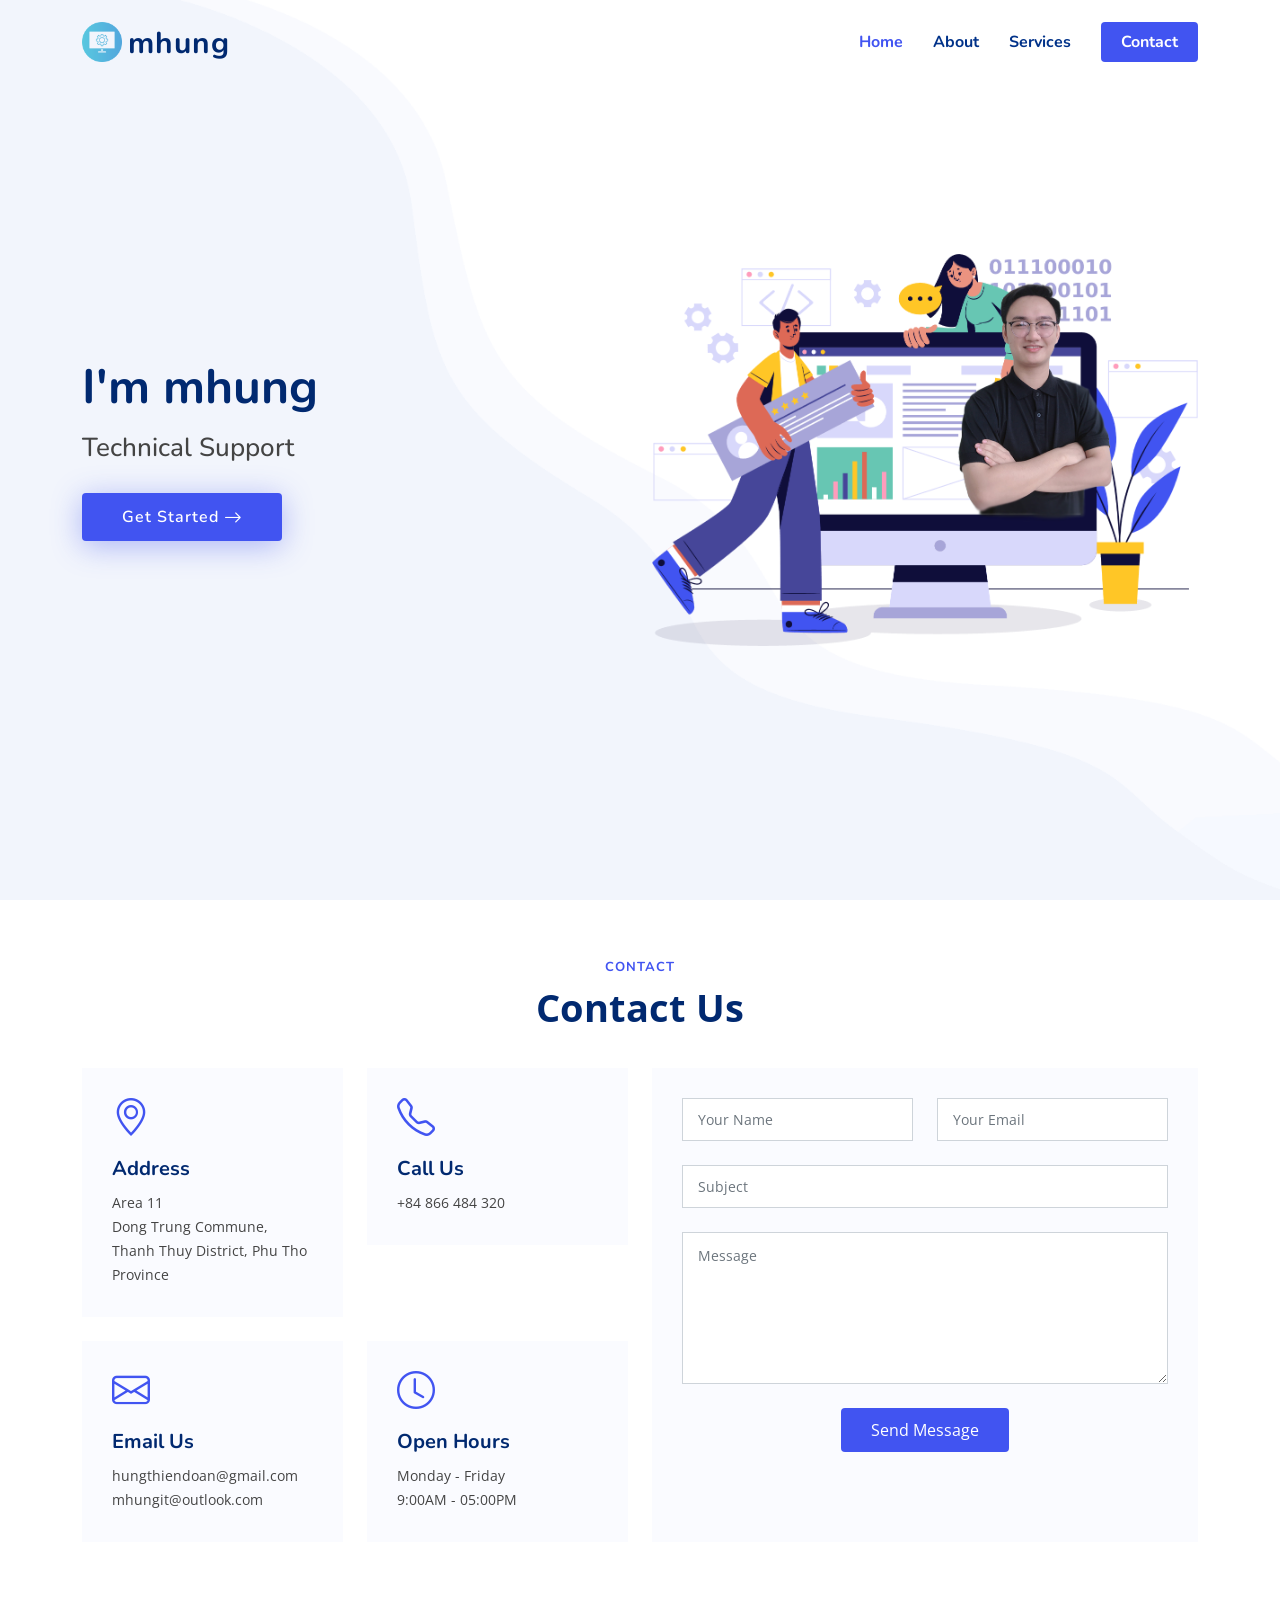
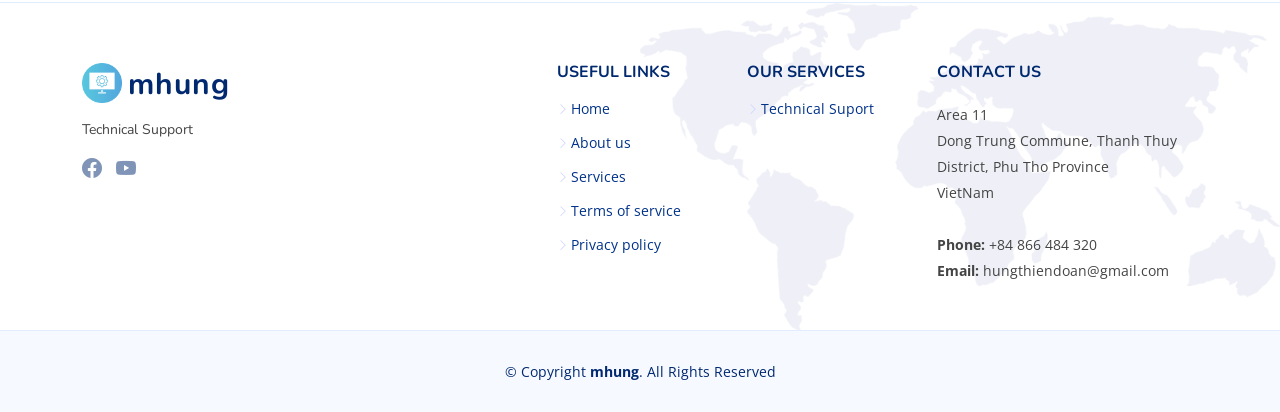
==== index.html @ 8a6e73d3 "first commit" ====
<!DOCTYPE html>
<html lang="en">

<head>
  <meta charset="utf-8">
  <meta content="width=device-width, initial-scale=1.0" name="viewport">

  <title>FlexStart Bootstrap Template - Index</title>
  <meta content="" name="description">

  <meta content="" name="keywords">

  <!-- Favicons -->
  <link href="assets/img/favicon.png" rel="icon">
  <link href="assets/img/apple-touch-icon.png" rel="apple-touch-icon">

  <!-- Google Fonts -->
  <link
    href="https://fonts.googleapis.com/css?family=Open+Sans:300,300i,400,400i,600,600i,700,700i|Nunito:300,300i,400,400i,600,600i,700,700i|Poppins:300,300i,400,400i,500,500i,600,600i,700,700i"
    rel="stylesheet">

  <!-- Vendor CSS Files -->
  <link href="assets/vendor/aos/aos.css" rel="stylesheet">
  <link href="assets/vendor/bootstrap/css/bootstrap.min.css" rel="stylesheet">
  <link href="assets/vendor/bootstrap-icons/bootstrap-icons.css" rel="stylesheet">
  <link href="assets/vendor/glightbox/css/glightbox.min.css" rel="stylesheet">
  <link href="assets/vendor/remixicon/remixicon.css" rel="stylesheet">
  <link href="assets/vendor/swiper/swiper-bundle.min.css" rel="stylesheet">

  <!-- Template Main CSS File -->
  <link href="assets/css/style.css" rel="stylesheet">

  <!-- =======================================================
  * Template Name: FlexStart - v1.10.1
  * Template URL: https://bootstrapmade.com/flexstart-bootstrap-startup-template/
  * Author: BootstrapMade.com
  * License: https://bootstrapmade.com/license/
  ======================================================== -->
</head>

<body>

  <!-- ======= Header ======= -->
  <header id="header" class="header fixed-top">
    <div class="container-fluid container-xl d-flex align-items-center justify-content-between">

      <a href="index.html" class="logo d-flex align-items-center">
        <img src="assets/img/logo.png" alt="">
        <span>mhung</span>
      </a>

      <nav id="navbar" class="navbar">
        <ul>
          <li><a class="nav-link scrollto active" href="#hero">Home</a></li>
          <li><a class="nav-link scrollto" href="#footer">About</a></li>
          <li><a class="nav-link scrollto" href="#contact">Services</a></li>
          <li><a class="getstarted scrollto" href="#contact">Contact</a></li>
        </ul>
        <i class="bi bi-list mobile-nav-toggle"></i>
      </nav><!-- .navbar -->
    </div>
  </header><!-- End Header -->

  <!-- ======= Hero Section ======= -->
  <section id="hero" class="hero d-flex align-items-center">

    <div class="container">
      <div class="row">
        <div class="col-lg-6 d-flex flex-column justify-content-center">
          <h1 data-aos="fade-up">I'm mhung</h1>
          <h2 data-aos="fade-up" data-aos-delay="400">
            Technical Support
          </h2>
          <div data-aos="fade-up" data-aos-delay="600">
            <div class="text-center text-lg-start">
              <a href="#about"
                class="btn-get-started scrollto d-inline-flex align-items-center justify-content-center align-self-center">
                <span>Get Started</span>
                <i class="bi bi-arrow-right"></i>
              </a>
            </div>
          </div>
        </div>
        <div class="col-lg-6 hero-img" data-aos="zoom-out" data-aos-delay="200">
          <img src="assets/img/hero-img.png" class="img-fluid" alt="">
        </div>
      </div>
    </div>

  </section><!-- End Hero -->

  <!-- ======= Contact Section ======= -->
  <section id="contact" class="contact">

    <div class="container" data-aos="fade-up">

      <header class="section-header">
        <h2>Contact</h2>
        <p>Contact Us</p>
      </header>

      <div class="row gy-4">

        <div class="col-lg-6">

          <div class="row gy-4">
            <div class="col-md-6">
              <div class="info-box">
                <i class="bi bi-geo-alt"></i>
                <h3>Address</h3>
                <p>Area 11<br>Dong Trung Commune, Thanh Thuy District, Phu Tho Province</p>
              </div>
            </div>
            <div class="col-md-6">
              <div class="info-box">
                <i class="bi bi-telephone"></i>
                <h3>Call Us</h3>
                <p>+84 866 484 320</p>
              </div>
            </div>
            <div class="col-md-6">
              <div class="info-box">
                <i class="bi bi-envelope"></i>
                <h3>Email Us</h3>
                <p>hungthiendoan@gmail.com<br>mhungit@outlook.com</p>
              </div>
            </div>
            <div class="col-md-6">
              <div class="info-box">
                <i class="bi bi-clock"></i>
                <h3>Open Hours</h3>
                <p>Monday - Friday<br>9:00AM - 05:00PM</p>
              </div>
            </div>
          </div>
        </div>

        <div class="col-lg-6">
          <form action="forms/contact.php" method="post" class="php-email-form">
            <div class="row gy-4">

              <div class="col-md-6">
                <input type="text" name="name" class="form-control" placeholder="Your Name" required>
              </div>

              <div class="col-md-6 ">
                <input type="email" class="form-control" name="email" placeholder="Your Email" required>
              </div>

              <div class="col-md-12">
                <input type="text" class="form-control" name="subject" placeholder="Subject" required>
              </div>

              <div class="col-md-12">
                <textarea class="form-control" name="message" rows="6" placeholder="Message" required></textarea>
              </div>

              <div class="col-md-12 text-center">
                <div class="loading">Loading</div>
                <div class="error-message"></div>
                <div class="sent-message">Your message has been sent. Thank you!</div>

                <button type="submit">Send Message</button>
              </div>

            </div>
          </form>

        </div>

      </div>

    </div>

  </section><!-- End Contact Section -->

  </main><!-- End #main -->

  <!-- ======= Footer ======= -->
  <footer id="footer" class="footer">
    <div class="footer-top">
      <div class="container">
        <div class="row gy-4">
          <div class="col-lg-5 col-md-12 footer-info">
            <a href="index.html" class="logo d-flex align-items-center">
              <img src="assets/img/logo.png" alt="">
              <span>mhung</span>
            </a>
            <p>Technical Support</p>
            <div class="social-links mt-3">
              <a href="https://www.facebook.com/mhung.dhcn/" class="facebook"><i class="bi bi-facebook"></i></a>
              <a href="https://www.youtube.com/channel/UCr2Sqxm5NqnPE_R4Cx_spbw" class="instagram"><i
                  class="bi bi-youtube"></i></a>
            </div>
          </div>

          <div class="col-lg-2 col-6 footer-links">
            <h4>Useful Links</h4>
            <ul>
              <li><i class="bi bi-chevron-right"></i> <a href="#">Home</a></li>
              <li><i class="bi bi-chevron-right"></i> <a href="#">About us</a></li>
              <li><i class="bi bi-chevron-right"></i> <a href="#">Services</a></li>
              <li><i class="bi bi-chevron-right"></i> <a href="#">Terms of service</a></li>
              <li><i class="bi bi-chevron-right"></i> <a href="#">Privacy policy</a></li>
            </ul>
          </div>

          <div class="col-lg-2 col-6 footer-links">
            <h4>Our Services</h4>
            <ul>
              <li><i class="bi bi-chevron-right"></i> <a href="#">Technical Suport</a></li>
              <!-- <li><i class="bi bi-chevron-right"></i> <a href="#"></a></li>
              <li><i class="bi bi-chevron-right"></i> <a href="#">P</a></li>
              <li><i class="bi bi-chevron-right"></i> <a href="#">Marketing</a></li>
              <li><i class="bi bi-chevron-right"></i> <a href="#">Graphic Design</a></li> -->
            </ul>
          </div>

          <div class="col-lg-3 col-md-12 footer-contact text-center text-md-start">
            <h4>Contact Us</h4>
            <p>
              Area 11 <br>
              Dong Trung Commune, Thanh Thuy District, Phu Tho Province<br>
              VietNam <br><br>
              <strong>Phone:</strong> +84 866 484 320<br>
              <strong>Email:</strong> hungthiendoan@gmail.com<br>
            </p>

          </div>

        </div>
      </div>
    </div>

    <div class="container">
      <div class="copyright">
        &copy; Copyright <strong><span>mhung</span></strong>. All Rights Reserved
      </div>
    </div>
  </footer><!-- End Footer -->

  <a href="#" class="back-to-top d-flex align-items-center justify-content-center"><i
      class="bi bi-arrow-up-short"></i></a>

  <!-- Vendor JS Files -->
  <script src="assets/vendor/purecounter/purecounter_vanilla.js"></script>
  <script src="assets/vendor/aos/aos.js"></script>
  <script src="assets/vendor/bootstrap/js/bootstrap.bundle.min.js"></script>
  <script src="assets/vendor/glightbox/js/glightbox.min.js"></script>
  <script src="assets/vendor/isotope-layout/isotope.pkgd.min.js"></script>
  <script src="assets/vendor/swiper/swiper-bundle.min.js"></script>
  <script src="assets/vendor/php-email-form/validate.js"></script>

  <!-- Template Main JS File -->
  <script src="assets/js/main.js"></script>

</body>

</html>
---- assets/css/style.css ----
/**
* Template Name: FlexStart - v1.10.1
* Template URL: https://bootstrapmade.com/flexstart-bootstrap-startup-template/
* Author: BootstrapMade.com
* License: https://bootstrapmade.com/license/
*/

/*--------------------------------------------------------------
# General
--------------------------------------------------------------*/
:root {
  scroll-behavior: smooth;
}

body {
  font-family: "Open Sans", sans-serif;
  color: #444444;
}

a {
  color: #4154f1;
  text-decoration: none;
}

a:hover {
  color: #717ff5;
  text-decoration: none;
}

h1,
h2,
h3,
h4,
h5,
h6 {
  font-family: "Nunito", sans-serif;
}

/*--------------------------------------------------------------
# Sections
--------------------------------------------------------------*/
section {
  padding: 60px 0;
  overflow: hidden;
}

.section-header {
  text-align: center;
  padding-bottom: 40px;
}

.section-header h2 {
  font-size: 13px;
  letter-spacing: 1px;
  font-weight: 700;
  margin: 0;
  color: #4154f1;
  text-transform: uppercase;
}

.section-header p {
  margin: 10px 0 0 0;
  padding: 0;
  font-size: 38px;
  line-height: 42px;
  font-weight: 700;
  color: #012970;
}

@media (max-width: 768px) {
  .section-header p {
    font-size: 28px;
    line-height: 32px;
  }
}

/*--------------------------------------------------------------
# Breadcrumbs
--------------------------------------------------------------*/
.breadcrumbs {
  padding: 15px 0;
  background: #012970;
  min-height: 40px;
  margin-top: 82px;
  color: #fff;
}

@media (max-width: 992px) {
  .breadcrumbs {
    margin-top: 57px;
  }
}

.breadcrumbs h2 {
  font-size: 28px;
  font-weight: 500;
}

.breadcrumbs ol {
  display: flex;
  flex-wrap: wrap;
  list-style: none;
  padding: 0 0 10px 0;
  margin: 0;
  font-size: 14px;
}

.breadcrumbs ol a {
  color: #fff;
  transition: 0.3s;
}

.breadcrumbs ol a:hover {
  text-decoration: underline;
}

.breadcrumbs ol li+li {
  padding-left: 10px;
}

.breadcrumbs ol li+li::before {
  display: inline-block;
  padding-right: 10px;
  color: #8894f6;
  content: "/";
}

/*--------------------------------------------------------------
# Back to top button
--------------------------------------------------------------*/
.back-to-top {
  position: fixed;
  visibility: hidden;
  opacity: 0;
  right: 15px;
  bottom: 15px;
  z-index: 99999;
  background: #4154f1;
  width: 40px;
  height: 40px;
  border-radius: 4px;
  transition: all 0.4s;
}

.back-to-top i {
  font-size: 24px;
  color: #fff;
  line-height: 0;
}

.back-to-top:hover {
  background: #6776f4;
  color: #fff;
}

.back-to-top.active {
  visibility: visible;
  opacity: 1;
}

/*--------------------------------------------------------------
# Disable aos animation delay on mobile devices
--------------------------------------------------------------*/
@media screen and (max-width: 768px) {
  [data-aos-delay] {
    transition-delay: 0 !important;
  }
}

/*--------------------------------------------------------------
# Header
--------------------------------------------------------------*/
.header {
  transition: all 0.5s;
  z-index: 997;
  padding: 20px 0;
}

.header.header-scrolled {
  background: #fff;
  padding: 15px 0;
  box-shadow: 0px 2px 20px rgba(1, 41, 112, 0.1);
}

.header .logo {
  line-height: 0;
}

.header .logo img {
  max-height: 40px;
  margin-right: 6px;
}

.header .logo span {
  font-size: 30px;
  font-weight: 700;
  letter-spacing: 1px;
  color: #012970;
  font-family: "Nunito", sans-serif;
  margin-top: 3px;
}

/*--------------------------------------------------------------
# Navigation Menu
--------------------------------------------------------------*/
/**
* Desktop Navigation 
*/
.navbar {
  padding: 0;
}

.navbar ul {
  margin: 0;
  padding: 0;
  display: flex;
  list-style: none;
  align-items: center;
}

.navbar li {
  position: relative;
}

.navbar a,
.navbar a:focus {
  display: flex;
  align-items: center;
  justify-content: space-between;
  padding: 10px 0 10px 30px;
  font-family: "Nunito", sans-serif;
  font-size: 16px;
  font-weight: 700;
  color: #013289;
  white-space: nowrap;
  transition: 0.3s;
}

.navbar a i,
.navbar a:focus i {
  font-size: 12px;
  line-height: 0;
  margin-left: 5px;
}

.navbar a:hover,
.navbar .active,
.navbar .active:focus,
.navbar li:hover>a {
  color: #4154f1;
}

.navbar .getstarted,
.navbar .getstarted:focus {
  background: #4154f1;
  padding: 8px 20px;
  margin-left: 30px;
  border-radius: 4px;
  color: #fff;
}

.navbar .getstarted:hover,
.navbar .getstarted:focus:hover {
  color: #fff;
  background: #5969f3;
}

.navbar .dropdown ul {
  display: block;
  position: absolute;
  left: 14px;
  top: calc(100% + 30px);
  margin: 0;
  padding: 10px 0;
  z-index: 99;
  opacity: 0;
  visibility: hidden;
  background: #fff;
  box-shadow: 0px 0px 30px rgba(127, 137, 161, 0.25);
  transition: 0.3s;
  border-radius: 4px;
}

.navbar .dropdown ul li {
  min-width: 200px;
}

.navbar .dropdown ul a {
  padding: 10px 20px;
  font-size: 15px;
  text-transform: none;
  font-weight: 600;
}

.navbar .dropdown ul a i {
  font-size: 12px;
}

.navbar .dropdown ul a:hover,
.navbar .dropdown ul .active:hover,
.navbar .dropdown ul li:hover>a {
  color: #4154f1;
}

.navbar .dropdown:hover>ul {
  opacity: 1;
  top: 100%;
  visibility: visible;
}

.navbar .dropdown .dropdown ul {
  top: 0;
  left: calc(100% - 30px);
  visibility: hidden;
}

.navbar .dropdown .dropdown:hover>ul {
  opacity: 1;
  top: 0;
  left: 100%;
  visibility: visible;
}

@media (max-width: 1366px) {
  .navbar .dropdown .dropdown ul {
    left: -90%;
  }

  .navbar .dropdown .dropdown:hover>ul {
    left: -100%;
  }
}

/**
* Mobile Navigation 
*/
.mobile-nav-toggle {
  color: #012970;
  font-size: 28px;
  cursor: pointer;
  display: none;
  line-height: 0;
  transition: 0.5s;
}

.mobile-nav-toggle.bi-x {
  color: #fff;
}

@media (max-width: 991px) {
  .mobile-nav-toggle {
    display: block;
  }

  .navbar ul {
    display: none;
  }
}

.navbar-mobile {
  position: fixed;
  overflow: hidden;
  top: 0;
  right: 0;
  left: 0;
  bottom: 0;
  background: rgba(1, 22, 61, 0.9);
  transition: 0.3s;
}

.navbar-mobile .mobile-nav-toggle {
  position: absolute;
  top: 15px;
  right: 15px;
}

.navbar-mobile ul {
  display: block;
  position: absolute;
  top: 55px;
  right: 15px;
  bottom: 15px;
  left: 15px;
  padding: 10px 0;
  border-radius: 10px;
  background-color: #fff;
  overflow-y: auto;
  transition: 0.3s;
}

.navbar-mobile a,
.navbar-mobile a:focus {
  padding: 10px 20px;
  font-size: 15px;
  color: #012970;
}

.navbar-mobile a:hover,
.navbar-mobile .active,
.navbar-mobile li:hover>a {
  color: #4154f1;
}

.navbar-mobile .getstarted,
.navbar-mobile .getstarted:focus {
  margin: 15px;
}

.navbar-mobile .dropdown ul {
  position: static;
  display: none;
  margin: 10px 20px;
  padding: 10px 0;
  z-index: 99;
  opacity: 1;
  visibility: visible;
  background: #fff;
  box-shadow: 0px 0px 30px rgba(127, 137, 161, 0.25);
}

.navbar-mobile .dropdown ul li {
  min-width: 200px;
}

.navbar-mobile .dropdown ul a {
  padding: 10px 20px;
}

.navbar-mobile .dropdown ul a i {
  font-size: 12px;
}

.navbar-mobile .dropdown ul a:hover,
.navbar-mobile .dropdown ul .active:hover,
.navbar-mobile .dropdown ul li:hover>a {
  color: #4154f1;
}

.navbar-mobile .dropdown>.dropdown-active {
  display: block;
}

/*--------------------------------------------------------------
# Hero Section
--------------------------------------------------------------*/
.hero {
  width: 100%;
  height: 100vh;
  background: url(../img/hero-bg.png) top center no-repeat;
  background-size: cover;
}

.hero h1 {
  margin: 0;
  font-size: 48px;
  font-weight: 700;
  color: #012970;
}

.hero h2 {
  color: #444444;
  margin: 15px 0 0 0;
  font-size: 26px;
}

.hero .btn-get-started {
  margin-top: 30px;
  line-height: 0;
  padding: 15px 40px;
  border-radius: 4px;
  transition: 0.5s;
  color: #fff;
  background: #4154f1;
  box-shadow: 0px 5px 30px rgba(65, 84, 241, 0.4);
}

.hero .btn-get-started span {
  font-family: "Nunito", sans-serif;
  font-weight: 600;
  font-size: 16px;
  letter-spacing: 1px;
}

.hero .btn-get-started i {
  margin-left: 5px;
  font-size: 18px;
  transition: 0.3s;
}

.hero .btn-get-started:hover i {
  transform: translateX(5px);
}

.hero .hero-img {
  text-align: right;
}

@media (min-width: 1024px) {
  .hero {
    background-attachment: fixed;
  }
}

@media (max-width: 991px) {
  .hero {
    height: auto;
    padding: 120px 0 60px 0;
  }

  .hero .hero-img {
    text-align: center;
    margin-top: 80px;
  }

  .hero .hero-img img {
    width: 80%;
  }
}

@media (max-width: 768px) {
  .hero {
    text-align: center;
  }

  .hero h1 {
    font-size: 32px;
  }

  .hero h2 {
    font-size: 24px;
  }

  .hero .hero-img img {
    width: 100%;
  }
}

/*--------------------------------------------------------------
# Index Page
--------------------------------------------------------------*/
/*--------------------------------------------------------------
# About
--------------------------------------------------------------*/
.about .content {
  background-color: #f6f9ff;
  padding: 40px;
}

.about h3 {
  font-size: 14px;
  font-weight: 700;
  color: #4154f1;
  text-transform: uppercase;
}

.about h2 {
  font-size: 24px;
  font-weight: 700;
  color: #012970;
}

.about p {
  margin: 15px 0 30px 0;
  line-height: 24px;
}

.about .btn-read-more {
  line-height: 0;
  padding: 15px 40px;
  border-radius: 4px;
  transition: 0.5s;
  color: #fff;
  background: #4154f1;
  box-shadow: 0px 5px 25px rgba(65, 84, 241, 0.3);
}

.about .btn-read-more span {
  font-family: "Nunito", sans-serif;
  font-weight: 600;
  font-size: 16px;
  letter-spacing: 1px;
}

.about .btn-read-more i {
  margin-left: 5px;
  font-size: 18px;
  transition: 0.3s;
}

.about .btn-read-more:hover i {
  transform: translateX(5px);
}

/*--------------------------------------------------------------
# Contact
--------------------------------------------------------------*/
.contact .info-box {
  color: #444444;
  background: #fafbff;
  padding: 30px;
}

.contact .info-box i {
  font-size: 38px;
  line-height: 0;
  color: #4154f1;
}

.contact .info-box h3 {
  font-size: 20px;
  color: #012970;
  font-weight: 700;
  margin: 20px 0 10px 0;
}

.contact .info-box p {
  padding: 0;
  line-height: 24px;
  font-size: 14px;
  margin-bottom: 0;
}

.contact .php-email-form {
  background: #fafbff;
  padding: 30px;
  height: 100%;
}

.contact .php-email-form .error-message {
  display: none;
  color: #fff;
  background: #ed3c0d;
  text-align: left;
  padding: 15px;
  margin-bottom: 24px;
  font-weight: 600;
}

.contact .php-email-form .sent-message {
  display: none;
  color: #fff;
  background: #18d26e;
  text-align: center;
  padding: 15px;
  margin-bottom: 24px;
  font-weight: 600;
}

.contact .php-email-form .loading {
  display: none;
  background: #fff;
  text-align: center;
  padding: 15px;
  margin-bottom: 24px;
}

.contact .php-email-form .loading:before {
  content: "";
  display: inline-block;
  border-radius: 50%;
  width: 24px;
  height: 24px;
  margin: 0 10px -6px 0;
  border: 3px solid #18d26e;
  border-top-color: #eee;
  -webkit-animation: animate-loading 1s linear infinite;
  animation: animate-loading 1s linear infinite;
}

.contact .php-email-form input,
.contact .php-email-form textarea {
  border-radius: 0;
  box-shadow: none;
  font-size: 14px;
  border-radius: 0;
}

.contact .php-email-form input:focus,
.contact .php-email-form textarea:focus {
  border-color: #4154f1;
}

.contact .php-email-form input {
  padding: 10px 15px;
}

.contact .php-email-form textarea {
  padding: 12px 15px;
}

.contact .php-email-form button[type=submit] {
  background: #4154f1;
  border: 0;
  padding: 10px 30px;
  color: #fff;
  transition: 0.4s;
  border-radius: 4px;
}

.contact .php-email-form button[type=submit]:hover {
  background: #5969f3;
}

@-webkit-keyframes animate-loading {
  0% {
    transform: rotate(0deg);
  }

  100% {
    transform: rotate(360deg);
  }
}

@keyframes animate-loading {
  0% {
    transform: rotate(0deg);
  }

  100% {
    transform: rotate(360deg);
  }
}

/*--------------------------------------------------------------
# Blog
--------------------------------------------------------------*/
.blog {
  padding: 40px 0 20px 0;
}

.blog .entry {
  padding: 30px;
  margin-bottom: 60px;
  box-shadow: 0 4px 16px rgba(0, 0, 0, 0.1);
}

.blog .entry .entry-img {
  max-height: 440px;
  margin: -30px -30px 20px -30px;
  overflow: hidden;
}

.blog .entry .entry-title {
  font-size: 28px;
  font-weight: bold;
  padding: 0;
  margin: 0 0 20px 0;
}

.blog .entry .entry-title a {
  color: #012970;
  transition: 0.3s;
}

.blog .entry .entry-title a:hover {
  color: #4154f1;
}

.blog .entry .entry-meta {
  margin-bottom: 15px;
  color: #4084fd;
}

.blog .entry .entry-meta ul {
  display: flex;
  flex-wrap: wrap;
  list-style: none;
  align-items: center;
  padding: 0;
  margin: 0;
}

.blog .entry .entry-meta ul li+li {
  padding-left: 20px;
}

.blog .entry .entry-meta i {
  font-size: 16px;
  margin-right: 8px;
  line-height: 0;
}

.blog .entry .entry-meta a {
  color: #777777;
  font-size: 14px;
  display: inline-block;
  line-height: 1;
}

.blog .entry .entry-content p {
  line-height: 24px;
}

.blog .entry .entry-content .read-more {
  -moz-text-align-last: right;
  text-align-last: right;
}

.blog .entry .entry-content .read-more a {
  display: inline-block;
  background: #4154f1;
  color: #fff;
  padding: 6px 20px;
  transition: 0.3s;
  font-size: 14px;
  border-radius: 4px;
}

.blog .entry .entry-content .read-more a:hover {
  background: #5969f3;
}

.blog .entry .entry-content h3 {
  font-size: 22px;
  margin-top: 30px;
  font-weight: bold;
}

.blog .entry .entry-content blockquote {
  overflow: hidden;
  background-color: #fafafa;
  padding: 60px;
  position: relative;
  text-align: center;
  margin: 20px 0;
}

.blog .entry .entry-content blockquote p {
  color: #444444;
  line-height: 1.6;
  margin-bottom: 0;
  font-style: italic;
  font-weight: 500;
  font-size: 22px;
}

.blog .entry .entry-content blockquote::after {
  content: "";
  position: absolute;
  left: 0;
  top: 0;
  bottom: 0;
  width: 3px;
  background-color: #012970;
  margin-top: 20px;
  margin-bottom: 20px;
}

.blog .entry .entry-footer {
  padding-top: 10px;
  border-top: 1px solid #e6e6e6;
}

.blog .entry .entry-footer i {
  color: #0d64fd;
  display: inline;
}

.blog .entry .entry-footer a {
  color: #013289;
  transition: 0.3s;
}

.blog .entry .entry-footer a:hover {
  color: #4154f1;
}

.blog .entry .entry-footer .cats {
  list-style: none;
  display: inline;
  padding: 0 20px 0 0;
  font-size: 14px;
}

.blog .entry .entry-footer .cats li {
  display: inline-block;
}

.blog .entry .entry-footer .tags {
  list-style: none;
  display: inline;
  padding: 0;
  font-size: 14px;
}

.blog .entry .entry-footer .tags li {
  display: inline-block;
}

.blog .entry .entry-footer .tags li+li::before {
  padding-right: 6px;
  color: #6c757d;
  content: ",";
}

.blog .entry .entry-footer .share {
  font-size: 16px;
}

.blog .entry .entry-footer .share i {
  padding-left: 5px;
}

.blog .entry-single {
  margin-bottom: 30px;
}

.blog .blog-author {
  padding: 20px;
  margin-bottom: 30px;
  box-shadow: 0 4px 16px rgba(0, 0, 0, 0.1);
}

.blog .blog-author img {
  width: 120px;
  margin-right: 20px;
}

.blog .blog-author h4 {
  font-weight: 600;
  font-size: 22px;
  margin-bottom: 0px;
  padding: 0;
  color: #012970;
}

.blog .blog-author .social-links {
  margin: 0 10px 10px 0;
}

.blog .blog-author .social-links a {
  color: rgba(1, 41, 112, 0.5);
  margin-right: 5px;
}

.blog .blog-author p {
  font-style: italic;
  color: #b7b7b7;
}

.blog .blog-comments {
  margin-bottom: 30px;
}

.blog .blog-comments .comments-count {
  font-weight: bold;
}

.blog .blog-comments .comment {
  margin-top: 30px;
  position: relative;
}

.blog .blog-comments .comment .comment-img {
  margin-right: 14px;
}

.blog .blog-comments .comment .comment-img img {
  width: 60px;
}

.blog .blog-comments .comment h5 {
  font-size: 16px;
  margin-bottom: 2px;
}

.blog .blog-comments .comment h5 a {
  font-weight: bold;
  color: #444444;
  transition: 0.3s;
}

.blog .blog-comments .comment h5 a:hover {
  color: #4154f1;
}

.blog .blog-comments .comment h5 .reply {
  padding-left: 10px;
  color: #012970;
}

.blog .blog-comments .comment h5 .reply i {
  font-size: 20px;
}

.blog .blog-comments .comment time {
  display: block;
  font-size: 14px;
  color: #013ca3;
  margin-bottom: 5px;
}

.blog .blog-comments .comment.comment-reply {
  padding-left: 40px;
}

.blog .blog-comments .reply-form {
  margin-top: 30px;
  padding: 30px;
  box-shadow: 0 4px 16px rgba(0, 0, 0, 0.1);
}

.blog .blog-comments .reply-form h4 {
  font-weight: bold;
  font-size: 22px;
}

.blog .blog-comments .reply-form p {
  font-size: 14px;
}

.blog .blog-comments .reply-form input {
  border-radius: 4px;
  padding: 10px 10px;
  font-size: 14px;
}

.blog .blog-comments .reply-form input:focus {
  box-shadow: none;
  border-color: #a0aaf8;
}

.blog .blog-comments .reply-form textarea {
  border-radius: 4px;
  padding: 10px 10px;
  font-size: 14px;
}

.blog .blog-comments .reply-form textarea:focus {
  box-shadow: none;
  border-color: #a0aaf8;
}

.blog .blog-comments .reply-form .form-group {
  margin-bottom: 25px;
}

.blog .blog-comments .reply-form .btn-primary {
  border-radius: 4px;
  padding: 10px 20px;
  border: 0;
  background-color: #012970;
}

.blog .blog-comments .reply-form .btn-primary:hover {
  background-color: #013289;
}

.blog .blog-pagination {
  color: #024ed5;
}

.blog .blog-pagination ul {
  display: flex;
  padding: 0;
  margin: 0;
  list-style: none;
}

.blog .blog-pagination li {
  margin: 0 5px;
  transition: 0.3s;
}

.blog .blog-pagination li a {
  color: #012970;
  padding: 7px 16px;
  display: flex;
  align-items: center;
  justify-content: center;
}

.blog .blog-pagination li.active,
.blog .blog-pagination li:hover {
  background: #4154f1;
}

.blog .blog-pagination li.active a,
.blog .blog-pagination li:hover a {
  color: #fff;
}

.blog .sidebar {
  padding: 30px;
  margin: 0 0 60px 20px;
  box-shadow: 0 4px 16px rgba(0, 0, 0, 0.1);
}

.blog .sidebar .sidebar-title {
  font-size: 20px;
  font-weight: 700;
  padding: 0 0 0 0;
  margin: 0 0 15px 0;
  color: #012970;
  position: relative;
}

.blog .sidebar .sidebar-item {
  margin-bottom: 30px;
}

.blog .sidebar .search-form form {
  background: #fff;
  border: 1px solid #ddd;
  padding: 3px 10px;
  position: relative;
}

.blog .sidebar .search-form form input[type=text] {
  border: 0;
  padding: 4px;
  border-radius: 4px;
  width: calc(100% - 40px);
}

.blog .sidebar .search-form form button {
  position: absolute;
  top: 0;
  right: 0;
  bottom: 0;
  border: 0;
  background: none;
  font-size: 16px;
  padding: 0 15px;
  margin: -1px;
  background: #4154f1;
  color: #fff;
  transition: 0.3s;
  border-radius: 0 4px 4px 0;
  line-height: 0;
}

.blog .sidebar .search-form form button i {
  line-height: 0;
}

.blog .sidebar .search-form form button:hover {
  background: #5465f2;
}

.blog .sidebar .categories ul {
  list-style: none;
  padding: 0;
}

.blog .sidebar .categories ul li+li {
  padding-top: 10px;
}

.blog .sidebar .categories ul a {
  color: #012970;
  transition: 0.3s;
}

.blog .sidebar .categories ul a:hover {
  color: #4154f1;
}

.blog .sidebar .categories ul a span {
  padding-left: 5px;
  color: #aaaaaa;
  font-size: 14px;
}

.blog .sidebar .recent-posts .post-item+.post-item {
  margin-top: 15px;
}

.blog .sidebar .recent-posts img {
  width: 80px;
  float: left;
}

.blog .sidebar .recent-posts h4 {
  font-size: 15px;
  margin-left: 95px;
  font-weight: bold;
}

.blog .sidebar .recent-posts h4 a {
  color: #012970;
  transition: 0.3s;
}

.blog .sidebar .recent-posts h4 a:hover {
  color: #4154f1;
}

.blog .sidebar .recent-posts time {
  display: block;
  margin-left: 95px;
  font-style: italic;
  font-size: 14px;
  color: #aaaaaa;
}

.blog .sidebar .tags {
  margin-bottom: -10px;
}

.blog .sidebar .tags ul {
  list-style: none;
  padding: 0;
}

.blog .sidebar .tags ul li {
  display: inline-block;
}

.blog .sidebar .tags ul a {
  color: #0257ee;
  font-size: 14px;
  padding: 6px 14px;
  margin: 0 6px 8px 0;
  border: 1px solid #d7e6ff;
  display: inline-block;
  transition: 0.3s;
}

.blog .sidebar .tags ul a:hover {
  color: #fff;
  border: 1px solid #4154f1;
  background: #4154f1;
}

.blog .sidebar .tags ul a span {
  padding-left: 5px;
  color: #a5c5fe;
  font-size: 14px;
}

/*--------------------------------------------------------------
# Footer
--------------------------------------------------------------*/
.footer {
  background: #f6f9ff;
  padding: 0 0 30px 0;
  font-size: 14px;
}

.footer .footer-newsletter {
  padding: 50px 0;
  background: #f6f9ff;
  border-top: 1px solid #e1ecff;
}

.footer .footer-newsletter h4 {
  font-size: 24px;
  margin: 0 0 10px 0;
  padding: 0;
  line-height: 1;
  font-weight: 700;
  color: #012970;
}

.footer .footer-newsletter form {
  margin-top: 20px;
  background: #fff;
  padding: 6px 10px;
  position: relative;
  border-radius: 4px;
  border: 1px solid #e1ecff;
}

.footer .footer-newsletter form input[type=email] {
  border: 0;
  padding: 8px;
  width: calc(100% - 140px);
}

.footer .footer-newsletter form input[type=submit] {
  position: absolute;
  top: 0;
  right: 0;
  bottom: 0;
  border: 0;
  background: none;
  font-size: 16px;
  padding: 0 30px;
  margin: 3px;
  background: #4154f1;
  color: #fff;
  transition: 0.3s;
  border-radius: 4px;
}

.footer .footer-newsletter form input[type=submit]:hover {
  background: #5969f3;
}

.footer .footer-top {
  background: white url(../img/footer-bg.png) no-repeat right top;
  background-size: contain;
  border-top: 1px solid #e1ecff;
  border-bottom: 1px solid #e1ecff;
  padding: 60px 0 30px 0;
}

@media (max-width: 992px) {
  .footer .footer-top {
    background-position: center bottom;
  }
}

.footer .footer-top .footer-info {
  margin-bottom: 30px;
}

.footer .footer-top .footer-info .logo {
  line-height: 0;
  margin-bottom: 15px;
}

.footer .footer-top .footer-info .logo img {
  max-height: 40px;
  margin-right: 6px;
}

.footer .footer-top .footer-info .logo span {
  font-size: 30px;
  font-weight: 700;
  letter-spacing: 1px;
  color: #012970;
  font-family: "Nunito", sans-serif;
  margin-top: 3px;
}

.footer .footer-top .footer-info p {
  font-size: 14px;
  line-height: 24px;
  margin-bottom: 0;
  font-family: "Nunito", sans-serif;
}

.footer .footer-top .social-links a {
  font-size: 20px;
  display: inline-block;
  color: rgba(1, 41, 112, 0.5);
  line-height: 0;
  margin-right: 10px;
  transition: 0.3s;
}

.footer .footer-top .social-links a:hover {
  color: #012970;
}

.footer .footer-top h4 {
  font-size: 16px;
  font-weight: bold;
  color: #012970;
  text-transform: uppercase;
  position: relative;
  padding-bottom: 12px;
}

.footer .footer-top .footer-links {
  margin-bottom: 30px;
}

.footer .footer-top .footer-links ul {
  list-style: none;
  padding: 0;
  margin: 0;
}

.footer .footer-top .footer-links ul i {
  padding-right: 2px;
  color: #d0d4fc;
  font-size: 12px;
  line-height: 0;
}

.footer .footer-top .footer-links ul li {
  padding: 10px 0;
  display: flex;
  align-items: center;
}

.footer .footer-top .footer-links ul li:first-child {
  padding-top: 0;
}

.footer .footer-top .footer-links ul a {
  color: #013289;
  transition: 0.3s;
  display: inline-block;
  line-height: 1;
}

.footer .footer-top .footer-links ul a:hover {
  color: #4154f1;
}

.footer .footer-top .footer-contact p {
  line-height: 26px;
}

.footer .copyright {
  text-align: center;
  padding-top: 30px;
  color: #012970;
}

.footer .credits {
  padding-top: 10px;
  text-align: center;
  font-size: 13px;
  color: #012970;
}
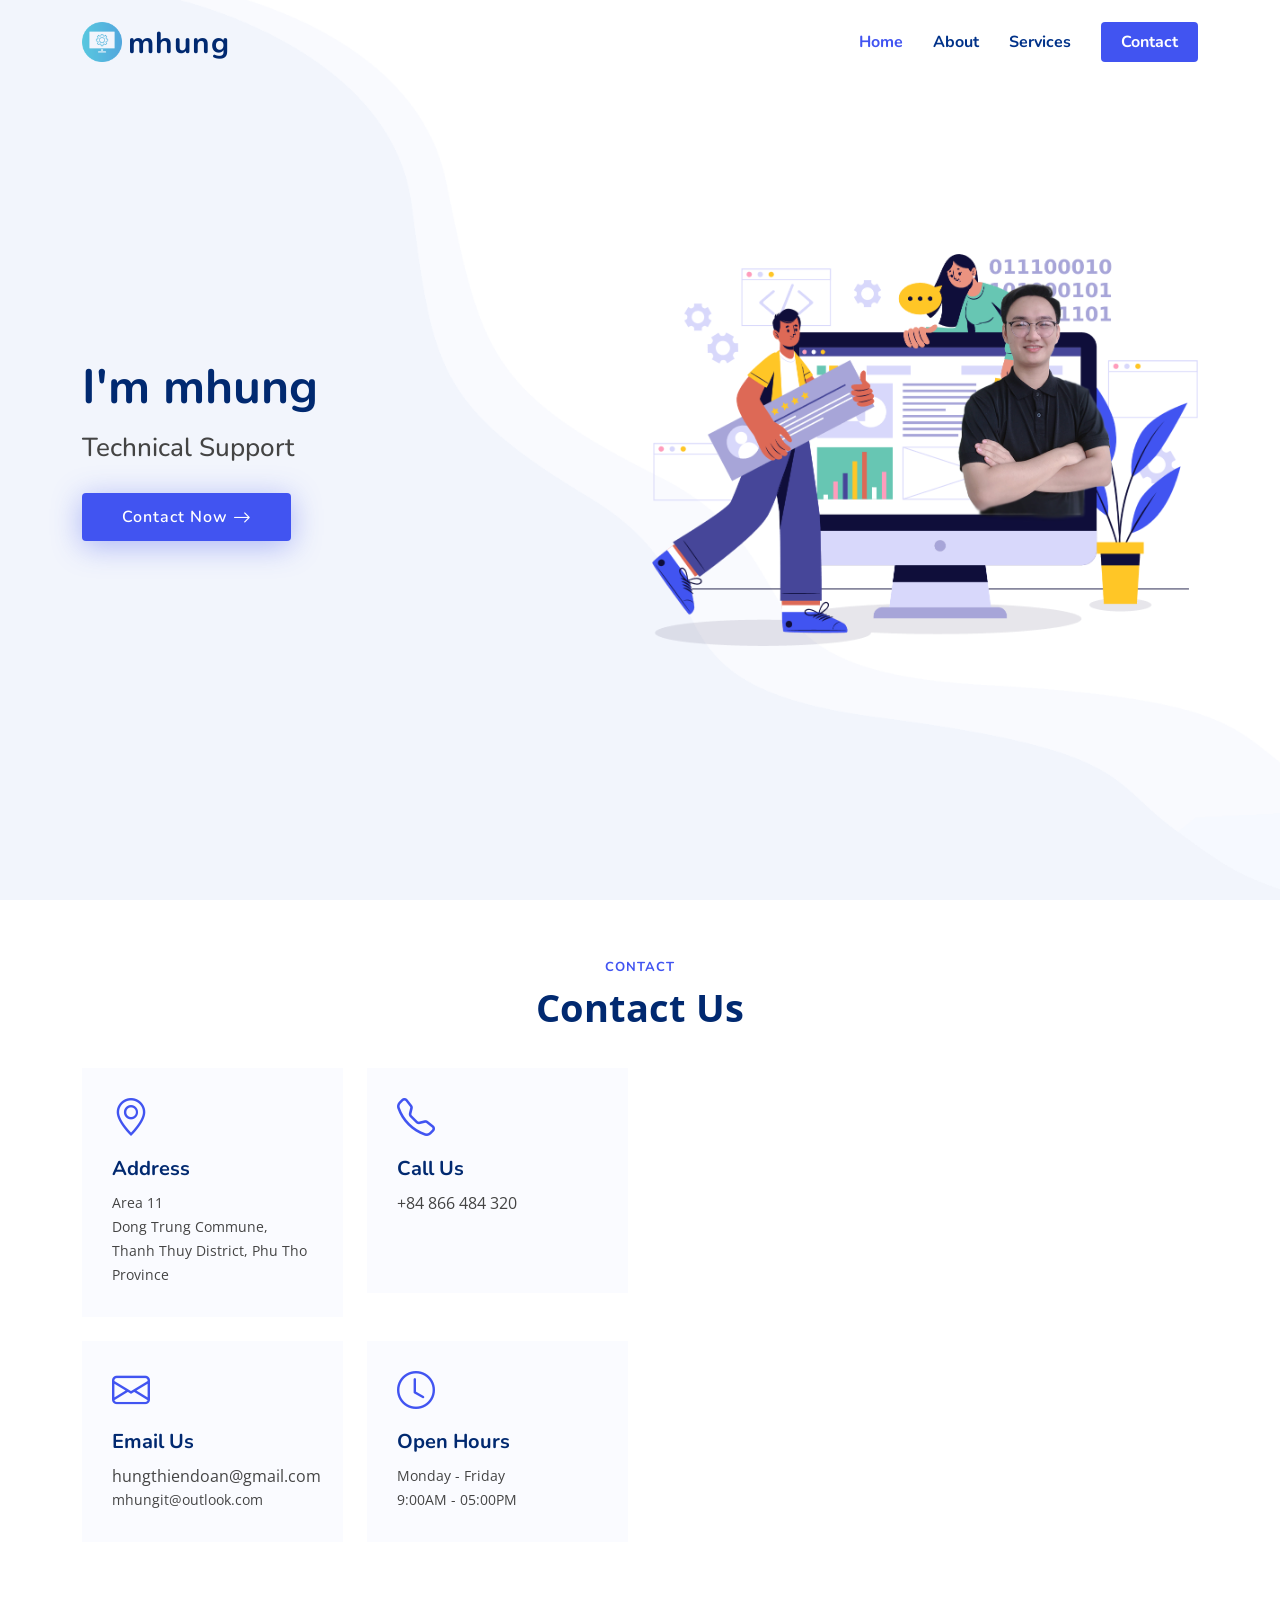
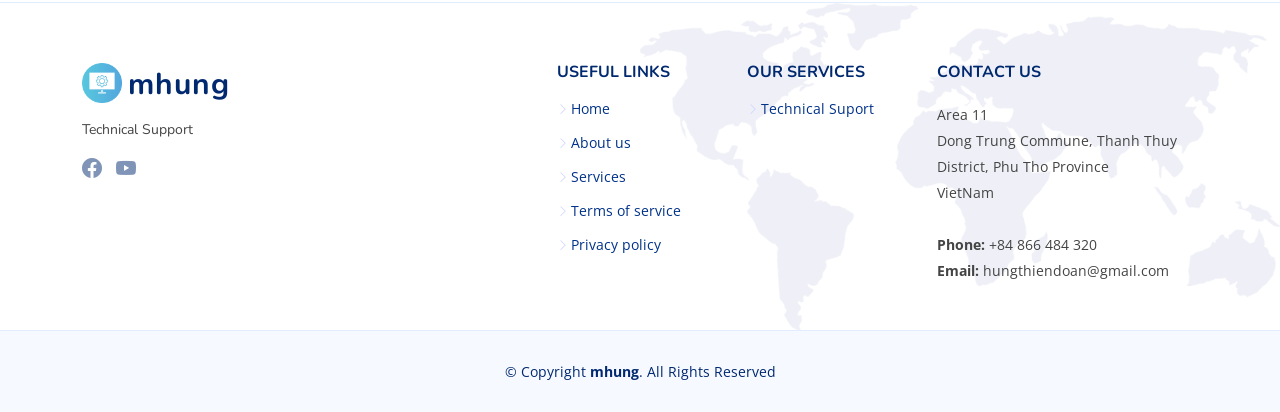
==== commit e000f2fe: "first commit" ====
--- a/index.html
+++ b/index.html
@@ -5,7 +5,7 @@
   <meta charset="utf-8">
   <meta content="width=device-width, initial-scale=1.0" name="viewport">
 
-  <title>FlexStart Bootstrap Template - Index</title>
+  <title>mhung - tech support</title>
   <meta content="" name="description">
 
   <meta content="" name="keywords">
@@ -73,9 +73,9 @@
           </h2>
           <div data-aos="fade-up" data-aos-delay="600">
             <div class="text-center text-lg-start">
-              <a href="#about"
+              <a href="#contact"
                 class="btn-get-started scrollto d-inline-flex align-items-center justify-content-center align-self-center">
-                <span>Get Started</span>
+                <span>Contact Now</span>
                 <i class="bi bi-arrow-right"></i>
               </a>
             </div>
@@ -115,14 +115,22 @@
               <div class="info-box">
                 <i class="bi bi-telephone"></i>
                 <h3>Call Us</h3>
-                <p>+84 866 484 320</p>
-              </div>
-            </div>
-            <div class="col-md-6">
+                <a href="tel:0866484320" style="color: #444444;">
+                  +84 866 484 320
+                </a>
+                <br>
+                <br>
+                <br>
+              </div>
+            </div>
+            <div class=" col-md-6">
               <div class="info-box">
                 <i class="bi bi-envelope"></i>
                 <h3>Email Us</h3>
-                <p>hungthiendoan@gmail.com<br>mhungit@outlook.com</p>
+                <a href="mailto:hungthiendoan@gmail.com" style="color: #444444;">hungthiendoan@gmail.com</a>
+                <p>
+                  <a href="mailto:mhungit@outlook.com" style="color: #444444;">mhungit@outlook.com</a>
+                </p>
               </div>
             </div>
             <div class="col-md-6">
@@ -136,7 +144,7 @@
         </div>
 
         <div class="col-lg-6">
-          <form action="forms/contact.php" method="post" class="php-email-form">
+          <!-- <form action="forms/contact.php" method="post" class="php-email-form">
             <div class="row gy-4">
 
               <div class="col-md-6">
@@ -164,7 +172,11 @@
               </div>
 
             </div>
-          </form>
+          </form> -->
+          <iframe
+            src="https://www.google.com/maps/embed?pb=!1m18!1m12!1m3!1d232.63460428042296!2d105.31623054420947!3d21.1064388771101!2m3!1f0!2f0!3f0!3m2!1i1024!2i768!4f13.1!3m3!1m2!1s0x3134618ca2104b8b%3A0x2461df7229e56db7!2smhung!5e0!3m2!1svi!2s!4v1662020943545!5m2!1svi!2s"
+            width="600" height="450" style="border:0;" allowfullscreen="" loading="lazy"
+            referrerpolicy="no-referrer-when-downgrade"></iframe>
 
         </div>
 
